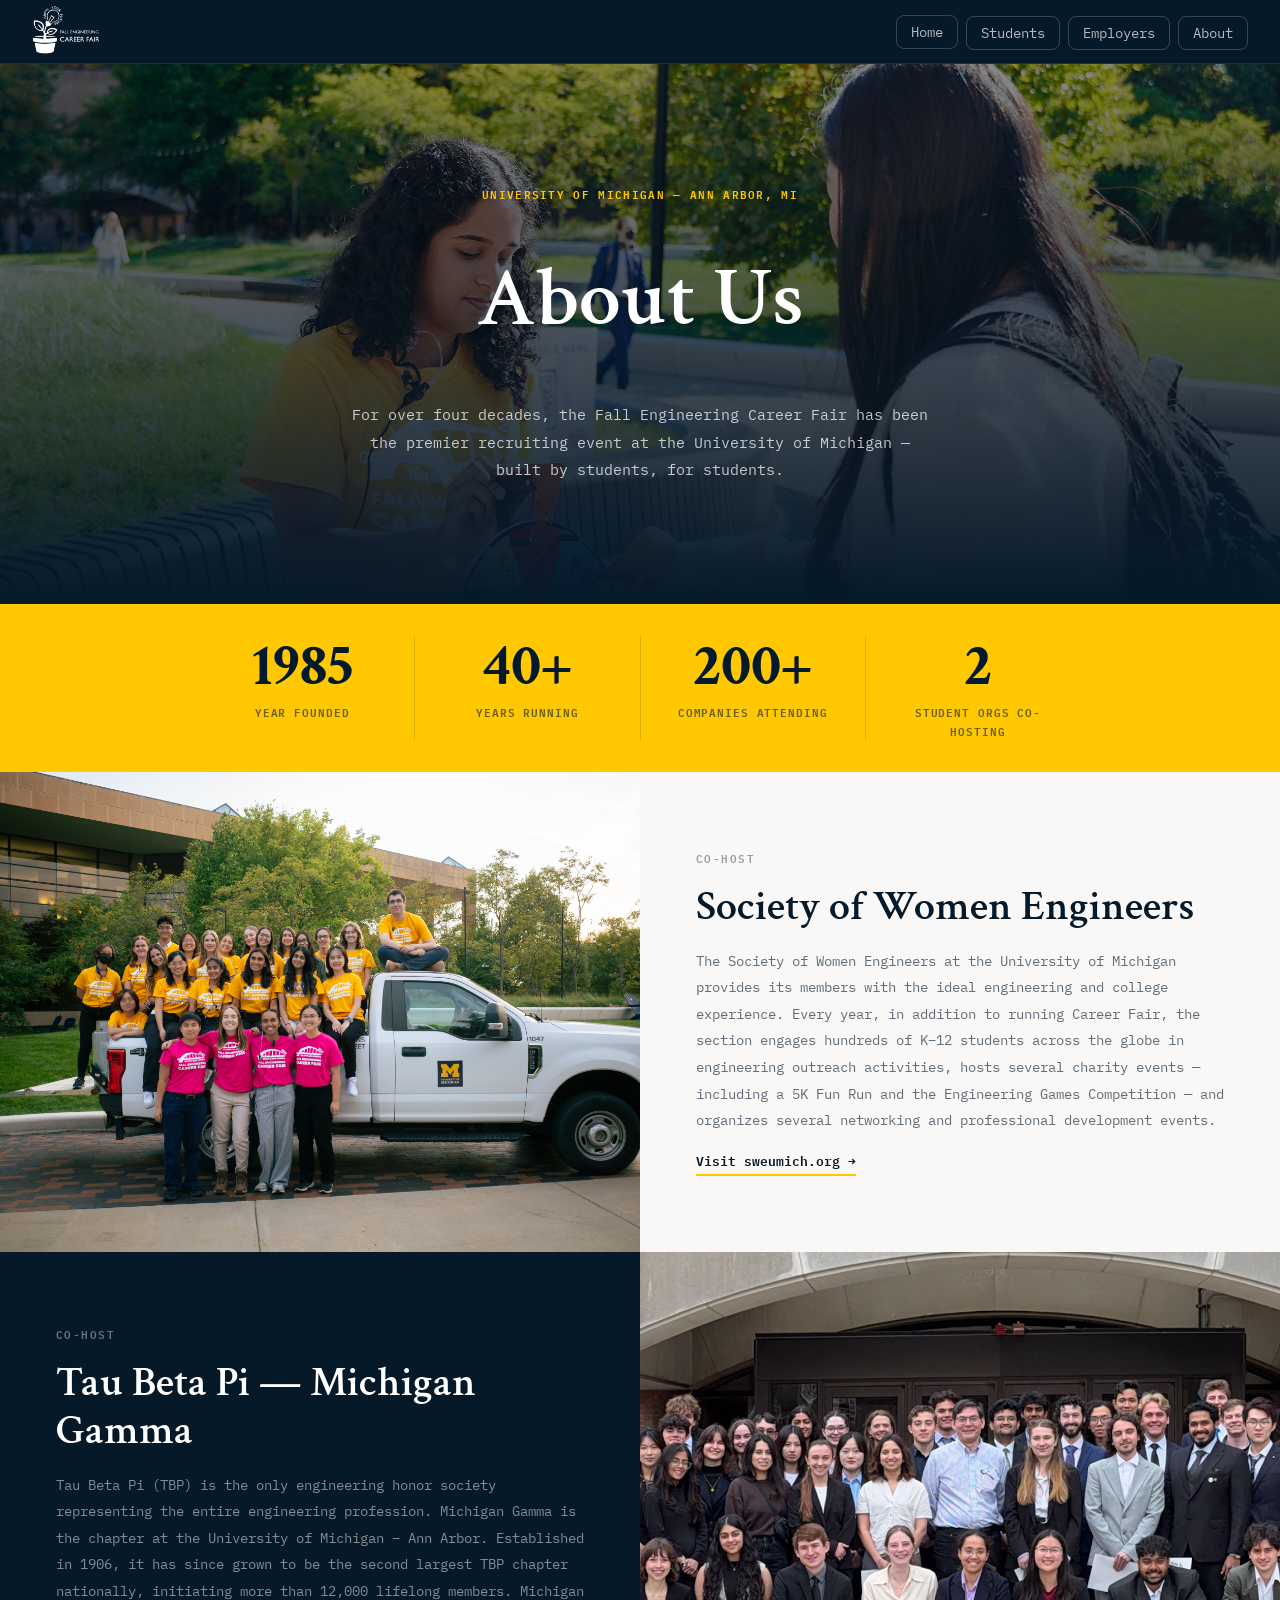
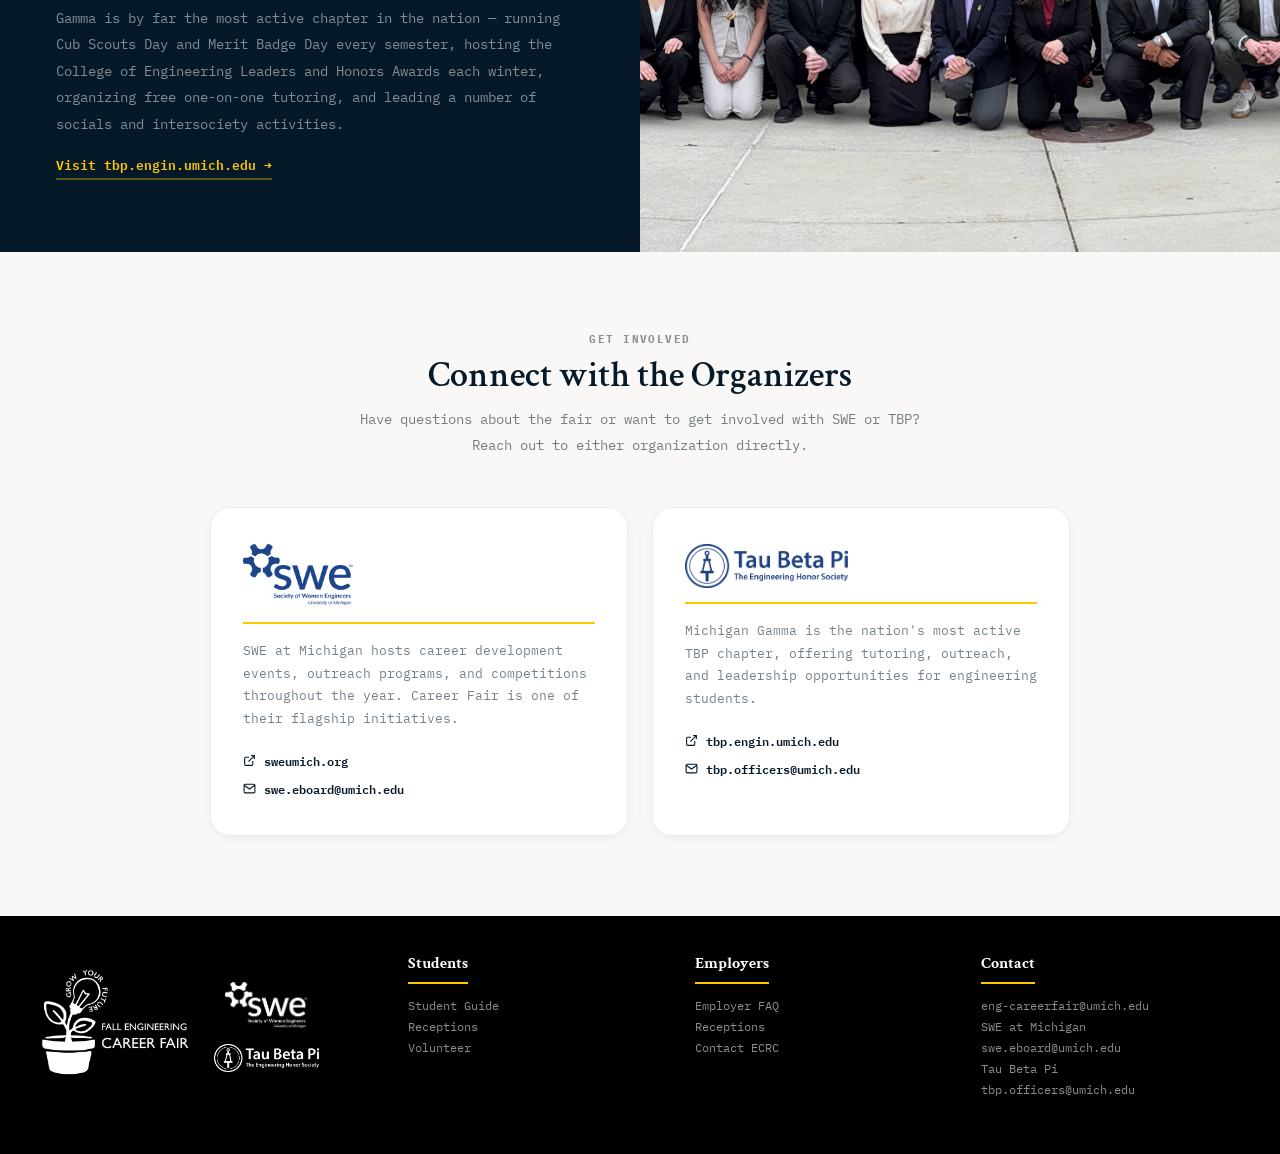
==== about-us.html @ def586ac "Initial commit" ====
<!DOCTYPE html>
<html lang="en">
<head>
  <meta charset="UTF-8">
  <meta name="viewport" content="width=device-width, initial-scale=1.0">
  <title>About Us — Fall Engineering Career Fair 2026</title>
  <link href="https://fonts.googleapis.com/css2?family=Crimson+Text:ital,wght@0,600;0,700;1,600&family=IBM+Plex+Mono:wght@400;600&display=swap" rel="stylesheet">
  <link rel="icon" type="image/png" href="img/favicon.png?v=2">
  <link rel="stylesheet" href="css/homestyle.css">
  <link rel="stylesheet" href="css/about-us.css">
</head>
<script src="js/main.js"></script>
<body>
<div class="page-shell">

<!-- NAV -->
<div id="nav-container"></div>

<!-- HERO -->
<section class="hero about-hero" aria-labelledby="about-heading">
  <div class="hero-bg" aria-hidden="true"></div>
  <div class="hero-inner">
    <p class="hero-eyebrow">UNIVERSITY OF MICHIGAN — ANN ARBOR, MI</p>
    <h1 class="hero-title" id="about-heading">About Us</h1>
    <p class="hero-sub">
      For over four decades, the Fall Engineering Career Fair has been the premier
      recruiting event at the University of Michigan — built by students, for students.
    </p>
  </div>
</section>

<!-- STATS STRIP -->
<div class="about-stats-strip" role="region" aria-label="Fair statistics">
  <div class="about-stats-inner">
    <div class="about-stat">
      <div class="about-stat-num">1985</div>
      <div class="about-stat-label">Year Founded</div>
    </div>
    <div class="about-stat">
      <div class="about-stat-num">40+</div>
      <div class="about-stat-label">Years Running</div>
    </div>
    <div class="about-stat">
      <div class="about-stat-num">200+</div>
      <div class="about-stat-label">Companies Attending</div>
    </div>
    <div class="about-stat">
      <div class="about-stat-num">2</div>
      <div class="about-stat-label">Student Orgs Co-Hosting</div>
    </div>
  </div>
</div>


<!-- SWE SECTION -->
<section class="about-org-section light" aria-labelledby="swe-heading">

  <div class="org-img">
    <img
      src="img/swe-photo.jpg"
      alt="SWE at Michigan members"
      loading="lazy"
    >
  </div>

  <div class="org-text">
    <p class="org-tag">CO-HOST</p>
    <h2 class="org-title" id="swe-heading">Society of Women Engineers</h2>
    <p class="org-desc">
      The Society of Women Engineers at the University of Michigan provides its members with
      the ideal engineering and college experience. Every year, in addition to running Career
      Fair, the section engages hundreds of K–12 students across the globe in engineering
      outreach activities, hosts several charity events — including a 5K Fun Run and the
      Engineering Games Competition — and organizes several networking and professional
      development events.
    </p>
    <a
      href="https://www.sweumich.org/"
      target="_blank"
      rel="noopener"
      class="org-link"
      aria-label="Visit the SWE at Michigan website"
    >
      Visit sweumich.org →
    </a>
  </div>

</section>

<!-- TBP SECTION -->
<section class="about-org-section dark" aria-labelledby="tbp-heading">

  <div class="org-img">
    <img
      src="img/tbp.png"
      alt="Tau Beta Pi Michigan Gamma chapter members"
      loading="lazy"
    >
  </div>

  <div class="org-text">
    <p class="org-tag">CO-HOST</p>
    <h2 class="org-title" id="tbp-heading">Tau Beta Pi — Michigan Gamma</h2>
    <p class="org-desc">
      Tau Beta Pi (TBP) is the only engineering honor society representing the entire
      engineering profession. Michigan Gamma is the chapter at the University of Michigan –
      Ann Arbor. Established in 1906, it has since grown to be the second largest TBP chapter
      nationally, initiating more than 12,000 lifelong members. Michigan Gamma is by far the
      most active chapter in the nation — running Cub Scouts Day and Merit Badge Day every
      semester, hosting the College of Engineering Leaders and Honors Awards each winter,
      organizing free one-on-one tutoring, and leading a number of socials and intersociety
      activities.
    </p>
    <a
      href="https://tbp.engin.umich.edu/"
      target="_blank"
      rel="noopener"
      class="org-link"
      aria-label="Visit the Tau Beta Pi Michigan Gamma website"
    >
      Visit tbp.engin.umich.edu →
    </a>
  </div>

</section>

<!-- CONNECT CTA -->
<section class="about-connect-section" aria-labelledby="connect-heading">
  <p class="section-tag">GET INVOLVED</p>
  <h2 class="section-title" id="connect-heading">Connect with the Organizers</h2>
  <p class="section-sub">
    Have questions about the fair or want to get involved with SWE or TBP?
    Reach out to either organization directly.
  </p>

  <div class="connect-cards">

    <div class="connect-card">
      <div class="connect-card-head">
        <img src="img/swe-logo.png" alt="Society of Women Engineers" class="connect-org-logo">
      </div>
      <p>
        SWE at Michigan hosts career development events, outreach programs, and competitions
        throughout the year. Career Fair is one of their flagship initiatives.
      </p>
      <div class="connect-card-links">
        <a href="https://www.sweumich.org/" target="_blank" rel="noopener" class="connect-card-link">
          <svg viewBox="0 0 24 24" aria-hidden="true"><path d="M18 13v6a2 2 0 0 1-2 2H5a2 2 0 0 1-2-2V8a2 2 0 0 1 2-2h6"/><polyline points="15 3 21 3 21 9"/><line x1="10" y1="14" x2="21" y2="3"/></svg>
          sweumich.org
        </a>
        <a href="mailto:swe.eboard@umich.edu" class="connect-card-link">
          <svg viewBox="0 0 24 24" aria-hidden="true"><path d="M4 4h16c1.1 0 2 .9 2 2v12c0 1.1-.9 2-2 2H4c-1.1 0-2-.9-2-2V6c0-1.1.9-2 2-2z"/><polyline points="22,6 12,13 2,6"/></svg>
          swe.eboard@umich.edu
        </a>
      </div>
    </div>

    <div class="connect-card">
      <div class="connect-card-head">
        <img src="img/tbp-logo.png" alt="Tau Beta Pi" class="connect-org-logo connect-org-logo-tbp">
      </div>
      <p>
        Michigan Gamma is the nation's most active TBP chapter, offering tutoring, outreach,
        and leadership opportunities for engineering students.
      </p>
      <div class="connect-card-links">
        <a href="https://tbp.engin.umich.edu/" target="_blank" rel="noopener" class="connect-card-link">
          <svg viewBox="0 0 24 24" aria-hidden="true"><path d="M18 13v6a2 2 0 0 1-2 2H5a2 2 0 0 1-2-2V8a2 2 0 0 1 2-2h6"/><polyline points="15 3 21 3 21 9"/><line x1="10" y1="14" x2="21" y2="3"/></svg>
          tbp.engin.umich.edu
        </a>
        <a href="mailto:tbp.officers@umich.edu" class="connect-card-link">
          <svg viewBox="0 0 24 24" aria-hidden="true"><path d="M4 4h16c1.1 0 2 .9 2 2v12c0 1.1-.9 2-2 2H4c-1.1 0-2-.9-2-2V6c0-1.1.9-2 2-2z"/><polyline points="22,6 12,13 2,6"/></svg>
          tbp.officers@umich.edu
        </a>
      </div>
    </div>

  </div>
</section>

<!-- FOOTER -->
<div id="footer-container"></div>
</div>

</body>
</html>
---- css/homestyle.css ----
/* styles.css */

*, *::before, *::after { 
    box-sizing: border-box; 
    margin: 0; 
    padding: 0; 
}

html { 
    font-size: 16px; 
}

body {
    font-family: 'IBM Plex Mono', monospace;
    background: #061929;
    color: #fff;
}

.page-shell {
    min-height: 100vh;
    display: flex;
    flex-direction: column;
}

.page-shell #footer-container {
    margin-top: auto;
}

a {
    text-decoration: none; 
    color: inherit; 
}

img { 
    display: block; 
    max-width: 100%; 
}

/* ── NAV ── */
.nav {
    position: sticky;
    top: 0;
    z-index: 100;
    background: #061929;
    border-bottom: 1px solid rgba(255,255,255,.08);
    height: 64px;
    display: flex;
    align-items: center;
    justify-content: space-between;
    padding: 0 32px;
    gap: 20px;
}

.nav-logo {
    flex-shrink: 0;
    display: flex;
    align-items: center;
}

.nav-logo img {
    height: 68px;
    width: auto;
    display: block;
}

.nav-search {
    flex: 1; 
    max-width: 480px;
    position: relative;
}
/* ── NAV DROPDOWN ── */
.nav-dropdown {
  position: relative;
}

.nav-dropdown-right .nav-dropdown-menu {
  left: 50%;
  transform: translateX(calc(-50% - 60px));
}

.nav-dropdown-right .nav-dropdown-menu::before {
  left: calc(50% + 60px);
}

.nav-links {
  display: flex;
  align-items: center;
  gap: 8px;
}

.nav-link {
  font-size: 14px;
  padding: 7px 14px;
  color: rgba(255,255,255,.7);
  cursor: pointer;
  border: 1px solid rgba(255,255,255,.2);
  border-radius: 8px;
  transition: border-color 0.2s ease, color 0.2s ease;
}

.nav-link:hover {
  color: #fff;
  border-color: rgba(255,255,255,.5);
}

.nav-search {
  flex: 1;
  max-width: 320px;
}

.nav-search .search-input {
  width: 100%;
}

.nav-dropdown-menu {
  display: none;
  position: absolute;
  top: 100%;
  left: 50%;
  transform: translateX(-50%);
  background: #fff;
  border-radius: 12px;
  padding: 8px 0;
  min-width: 260px;
  box-shadow: 0 8px 32px rgba(0, 0, 0, 0.18);
  z-index: 200;
  margin-top: 8px;
}

.nav-dropdown-menu::before {
  content: '';
  position: absolute;
  top: -6px;
  left: 50%;
  transform: translateX(-50%);
  border: 6px solid transparent;
  border-bottom-color: #fff;
  border-top: none;
}

.nav-dropdown-menu a {
  display: block;
  padding: 12px 28px;
  font-size: 14px;
  color: #04192A;
  font-family: 'IBM Plex Mono', monospace;
  transition: background 0.15s;
  text-align: center;
}

.nav-dropdown-menu a:hover {
  background: #FFF9E8;
  color: #04192A;
}

.nav-dropdown-menu a + a {
  border-top: 1px solid rgba(4, 25, 42, 0.06);
}

.nav-dropdown:hover .nav-dropdown-menu,
.nav-dropdown:focus-within .nav-dropdown-menu {
  display: block;
}

.nav-dropdown-trigger {
  cursor: pointer;
}

.nav-search svg {
    position: absolute; 
    left: 14px; 
    top: 50%; 
    transform: translateY(-50%);
    opacity: .5; 
    pointer-events: none;
}

.nav-search input {
    width: 100%;
    background: rgba(255,255,255,.08);
    border: 1px solid rgba(255,255,255,.18);
    border-radius: 30px;
    padding: 9px 18px 9px 44px;
    font-family: 'IBM Plex Mono', monospace;
    font-size: 13px; 
    color: rgba(255,255,255,.75);
    outline: none;
}

.nav-search input::placeholder { 
    color: rgba(255,255,255,.4); 
}

.nav-right { 
    display: flex; 
    align-items: center; 
    gap: 20px; 
    flex-shrink: 0; 
}

.nav-menu {
    font-size: 14px;
    padding: 10px 12px;
    color: rgba(255,255,255,.7); 
    cursor: pointer; 
}

/* ── BUTTONS ── */
.btn { 
    display: inline-flex; 
    align-items: center; 
    justify-content: center; 
    cursor: pointer; 
    font-family: 'IBM Plex Mono', monospace; 
    font-weight: 600; 
    border: none; 
}

.btn-yellow { 
    background: #FFC800; 
    color: #04192A; 
    border-radius: 30px; 
    padding: 10px 24px; 
    font-size: 13px; 
}

.btn-yellow-lg { 
    background: #FFC800; 
    color: #04192A; 
    border-radius: 30px; 
    padding: 13px 28px; 
    font-size: 14px; 
}

.btn-ghost { 
    background: transparent; 
    color: #fff; 
    border: 2px solid rgba(255,255,255,.35); 
    border-radius: 30px; 
    padding: 11px 26px; 
    font-size: 14px; 
    font-family: 'IBM Plex Mono', monospace; 
    font-weight: 600; 
    cursor: pointer; 
}

.btn-yellow-timeline {
  display: inline-flex;
  align-items: center;
  justify-content: center;
  margin-top: 20px;
  padding: 10px 20px;
  background: #FFC800;
  color: #04192A;
  border: none;
  border-radius: 30px;
  font-family: 'IBM Plex Mono', monospace;
  font-size: 12px;
  font-weight: 600;
  line-height: 1;
  text-decoration: none;
  cursor: pointer;
  box-shadow: 0 4px 10px rgba(4, 25, 42, 0.1);
  transition: transform 0.2s ease, box-shadow 0.2s ease;
}

.btn-yellow-timeline:hover {
  transform: translateY(-2px);
  box-shadow: 0 7px 14px rgba(4, 25, 42, 0.16);
}

/* ── SEARCH BAR ── */
.search-container {
    display: flex;
    align-items: center;
    position: relative;
    font-family: system-ui, -apple-system, sans-serif;
}

.search-input {
    width: 320px;
    padding: 10px 40px 10px 16px;
    font-size: 14px;
    border: 1px solid rgba(4, 25, 42, 0.15);
    border-radius: 20px;
    background-color: #ffffff;
    color: #04192A;
    transition: all 0.25s ease;
}

.search-input:focus {
    outline: none;
    border-color: #04192A;
    box-shadow: 0 0 0 3px rgba(4, 25, 42, 0.08);
}

.search-icon-btn {
    position: absolute;
    right: 12px;
    background: none;
    border: none;
    padding: 0;
    cursor: pointer;
    display: flex;
    align-items: center;
    justify-content: center;
}

.search-icon-btn svg {
    width: 18px;
    height: 18px;
    fill: none;
    stroke: #04192A;
    stroke-width: 2.5;
    stroke-linecap: round;
    stroke-linejoin: round;
}

/* ── HERO ── */
.hero {
    position: relative;
    background-image: url('../img/homepage_back2.JPG');
    background-size: cover; 
    background-position: center; 
    background-repeat: no-repeat; 
    padding: 64px 40px 0;
    overflow: hidden;
    min-height: 520px;
}
#nav-container {
  position: sticky;
  top: 0;
  z-index: 1000;
}

#nav-container .nav {
  position: relative;
  top: auto;
  z-index: 1000;
}

.hero-bg {
    position: absolute; 
    inset: 0;
    background: linear-gradient(180deg, rgba(0,0,0,.45) 0%, #061929 100%);
    pointer-events: none;
}

.hero-inner {
    position: relative; 
    z-index: 1;
    display: grid;
    grid-template-columns: 1fr auto;
    gap: 40px;
    align-items: start;
    max-width: 1200px;
    margin: 0 auto;
}

.hero-eyebrow {
    font-size: 11px; 
    font-weight: 600; 
    letter-spacing: .12em;
    color: #FFC800; 
    margin-bottom: 14px;
}

.hero-title {
    font-family: 'Crimson Text', serif;
    font-size: clamp(52px, 6vw, 90px);
    font-weight: 600; 
    line-height: 1;
    margin-bottom: 10px;
}

.hero-title .yellow-bg {
    display: inline-block; 
    background: #FFC800; 
    color: #04192A;
    padding: 0 8px;
}

.hero-hosted {
    font-family: 'Crimson Text', serif;
    font-size: 18px; 
    font-weight: 600;
    color: rgba(255,255,255,.75);
    margin-bottom: 28px;
}

.hero-pills {
    display: flex; 
    flex-wrap: wrap; 
    gap: 10px;
    margin-bottom: 32px;
}

.pill {
    display: inline-flex; 
    align-items: center; 
    gap: 7px;
    background: rgba(255,255,255,.07);
    border: 1px solid rgba(255,255,255,.2);
    border-radius: 30px;
    padding: 7px 16px;
    font-size: 12px; 
    color: rgba(255,255,255,.8);
}

.pill svg { 
    flex-shrink: 0; 
}

.hero-btns { 
    display: flex; 
    gap: 12px; 
    flex-wrap: wrap; 
}

.hero-stats {
    display: flex; 
    flex-direction: column; 
    gap: 20px;
    padding-top: 4px; 
    text-align: right;
    flex-shrink: 0;
}

/* ── TIMELINE ── */
.timeline-section {
    background: #FAF8F6;
}

.timeline-section p {
    text-align: center;
    width: 100%;
}

.timeline-section .section-title {
    font-size: 28px;
    text-align: center;
    width: 100%;
    color: #04192A;
}

.tl-wrap {
    display: grid;
    grid-template-columns: 1fr 40px 1fr;
    gap: 0;
    position: relative;
}

.tl-line {
    grid-column: 2;
    grid-row: 1 / -1;
    display: flex;
    flex-direction: column;
    align-items: center;
    padding-top: 24px;
}

.tl-line-inner {
    width: 3px;
    flex: 1;
    background: linear-gradient(to bottom, #FFC800 0%, rgba(255,200,0,.2) 100%);
    border-radius: 2px;
}

.tl-col {
    display: flex;
    flex-direction: column;
    gap: 20px;
    padding-bottom: 20px;
}

.tl-col-left {
    grid-column: 1;
    align-items: flex-end;
    padding-right: 28px;
}

.tl-col-right {
    grid-column: 3;
    align-items: flex-start;
    padding-left: 28px;
}

.tl-item {
    background: #fff;
    border: 1px solid rgba(0,0,0,.1);
    border-radius: 16px;
    padding: 18px 24px;
    box-shadow: 0 4px 12px rgba(0,0,0,.06);
    width: 100%;
    position: relative;
}

.tl-item.featured {
    border-color: #FFC800;
    border-width: 2px;
}

.tl-dot {
    width: 14px;
    height: 14px;
    background: #FFC800;
    border-radius: 50%;
    margin-top: 30px;
    flex-shrink: 0;
    position: relative;
    z-index: 1;
}

.stat-num {
    font-family: 'Crimson Text', serif;
    font-size: clamp(44px, 4vw, 64px);
    color: #FFC800; 
    line-height: 1;
}

.stat-label { 
    font-size: 12px; 
    color: rgba(255,255,255,.55); 
    margin-top: 2px; 
}

/* ── TICKER ── */
.ticker {
    background: #FFC800;
    padding: 11px 0;
    overflow: hidden; 
    white-space: nowrap;
}

.ticker-track {
    display: inline-flex; 
    gap: 40px;
    animation: tick 50s linear infinite;
}

.ticker-track img {
    height: auto;
    max-height: 20px;   
    max-width: 130px;   
    object-fit: contain; 
    display: block;
    flex-shrink: 0;
    filter: grayscale(0) opacity(1);
    transition: filter 0.2s ease, opacity 0.2s ease;
}

.ticker-track span { 
    font-size: 13px; 
    font-weight: 600; 
    color: #061929; 
}

.ticker-track .dot { 
    opacity: .35; 
}

@keyframes tick {
    0% { transform: translateX(0); }
    100% { transform: translateX(-50%); }
}

@media (prefers-reduced-motion: reduce) {
    .ticker-track {
        animation: none;
    }
}

/* ── SECTION HELPERS ── */
.section { 
    padding: 72px 40px; 
}

.section-tag {
    font-size: 11px; 
    font-weight: 600; 
    letter-spacing: .13em;
    color: rgba(0,0,0,.4); 
    margin-bottom: 10px;
}

.section-tag-light { 
    color: rgba(255,255,255,.4); 
}

.section-title {
    font-family: 'Crimson Text', serif;
    font-size: clamp(36px, 4vw, 56px);
    font-weight: 600; 
    line-height: 1.1;
    margin-bottom: 36px;
}


/* ── CONNECTING / ABOUT ── */
.connecting {
    background: #061929;
    display: grid;
    grid-template-columns: 1fr 1fr;
    gap: 0;
}

.connecting-img-container {
    background: #061929;
    min-height: 400px;
    padding: 12px 40px;
    display: flex;
    align-items: center;
}

.connecting-img {
    width: 80%;
    max-height: 340px;
    object-fit: cover;
    border-radius: 16px;
    display: block;
    margin: 0 auto;
}

.connecting-text { 
    padding: 70px 56px; 
}

.connecting-text-company { 
    padding-top: 0px; 
    padding-bottom: 10px; 
    color: rgba(0,0,0,.4); 
    font-size: 13px;
    margin-bottom: 25px;
}

.connecting-text .section-title { 
    color: #fff; 
}

.connecting-text p { 
    font-size: 14px; 
    line-height: 1.85; 
    color: #848C93; 
    margin-bottom: 32px; 
}

/* ── RESOURCES ── */
.resources {
    background: #FCF7F3;
    padding: 60px 20px;
}

.resources .section-tag {
    text-align: center;
    width: 100%;
    color: rgba(4, 25, 42, 0.6);
    font-weight: 700;
    letter-spacing: 0.05em;
    margin-bottom: 4px;
}

.res-icon {
    width: 48px;
    height: 48px;
    background: #F0EBE3;
    border-radius: 10px;
    display: flex;
    align-items: center;
    justify-content: center;
}

.res-icon img {
    width: 40px;
    height: 40px;
    border-radius: 10px;
}

.res-icon svg {
    width: 24px;
    height: 24px;
    stroke: #04192A;
    fill: none;
    stroke-width: 1.6;
}

.company-card h3 {
    font-size: 15px;
    font-weight: 600;
    color: #04192A;
    line-height: 1.4;
}

.company-card p {
    font-size: 13px;
    color: rgba(0,0,0,.5);
    line-height: 1.75;
}

/* ── COMPANY GRID & CARDS ── */
.company-grid {
    display: grid;
    grid-template-columns: 1fr;
    gap: 20px;
    max-width: 1200px;
    margin: 0 auto 24px;
    text-align: left;
}

.company-card {
    background: #fff;
    border: 1px solid rgba(0,0,0,.1);
    border-radius: 20px;
    padding: 28px 28px 32px;
    display: flex;
    flex-direction: column;
    gap: 12px;
    box-shadow: 0 4px 12px rgba(0,0,0,.04);
    transition: transform 0.2s ease, box-shadow 0.2s ease;
}

.company-card:hover {
    transform: translateY(-4px);
    box-shadow: 0 12px 20px rgba(4, 25, 42, 0.05);
}

/* ── COMPANIES SHOWCASE ── */
.companies-showcase {
    background: #FAF8F6;
    padding: 48px 40px 56px;
    text-align: center;
}

.companies-showcase-label {
    font-size: 11px;
    letter-spacing: 0.13em;
    color: rgba(0, 0, 0, 0.4);
    text-transform: uppercase;
    margin-bottom: 28px;
}

.companies-logo-grid {
    list-style: none;
    margin: 0 auto;
    padding: 0;
    max-width: 1120px;
    display: flex;
    flex-wrap: wrap;
    align-items: center;
    justify-content: center;
    gap: 36px 48px;
}

.companies-logo-grid img {
    max-height: 52px;
    max-width: 140px;
    object-fit: contain;
}

/* ── TIMELINE ── */

.timeline-section {
  background: #FAF8F6;
}

.timeline-section .section-title,
.timeline-section .section-tag {
  text-align: center;
  width: 100%;
  color: #04192A;
}

.timeline {
  position: relative;
  max-width: 1100px;
  margin: 60px auto 0;
  padding: 20px 0;
}

.timeline::before {
  content: "";
  position: absolute;
  width: 3px;
  background: rgba(255, 200, 0, 0.2);
  top: 0;
  bottom: 0;
  left: 50%;
  transform: translateX(-50%);
}

.timeline-item {
  position: relative;
  width: 50%;
  padding: 0 38px;
  margin-bottom: -8px;
}

.timeline-item.left {
  left: 0;
}

.timeline-item.right {
  left: 50%;
}

.timeline-item::before {
  content: "";
  position: absolute;
  top: 30px;
  width: 14px;
  height: 14px;
  background: #FFC800;
  border-radius: 50%;
  z-index: 2;
}

.timeline-item.left::before {
  right: -7px;
}

.timeline-item.right::before {
  left: -7px;
}

.timeline-content {
  background: #fff;
  border-radius: 22px;
  padding: 22px 26px;
  border: 1px solid rgba(0,0,0,.08);
  box-shadow: 0 4px 16px rgba(0,0,0,.05);
  transition: 0.25s ease;
}

.timeline-item.current .timeline-content {
  border: 2px solid #FFC800;
  background: #FFF9E8;
}

.timeline-item.upcoming .timeline-content {
  border: 2px solid rgba(255,200,0,.35);
  background: #FFFDF7;
}

/* glowing active connector */
.timeline-item.current::after,
.timeline-item.upcoming::after {
  content: "";
  position: absolute;
  top: 36px;
  height: 3px;
  background: #FFC800;
  z-index: 1;
}
/* left cards */
.timeline-item.left.current::after,
.timeline-item.left.upcoming::after {
  right: 0;
  width: 38px;
}
/* right cards */
.timeline-item.right.current::after,
.timeline-item.right.upcoming::after {
  left: 0;
  width: 38px;
}

.tl-date {
  font-size: 16px;
  font-weight: 700;
  color: #04192A;
  margin-bottom: 8px;
}

.tl-date-note {
  font-size: 11px;
  color: rgba(0,0,0,.4);
  margin-bottom: 6px;
}

.tl-event {
  font-size: 13px;
  line-height: 1.7;
  color: rgba(0,0,0,.58);
}

@media (max-width: 900px) {

  .timeline::before {
    left: 24px;
  }

  .timeline-item {
    width: 100%;
    left: 0 !important;
    padding-left: 70px;
    padding-right: 20px;
    margin-bottom: 18px;
  }

  .timeline-item::before {
    left: 17px !important;
  }

}

/* ── ATTENDEES ── */
.attendees {
    text-align: center;
    width: 100%;
    background: #FAF8F6;
    color: #04192A;
    padding: 72px 40px;
}

.attendees .section-title {
    font-size: 28px;
    text-align: center;
    width: 100%;
    color: #04192A;
}

.attendees .section-tag {
    color: rgba(4, 25, 42, 0.5);
}

.companies-header p {
    color: rgba(4, 25, 42, 0.7);
    max-width: 650px;
    margin: 0 auto 20px;
    font-size: 14px;
    line-height: 1.85;
}

/* company search controls row */
.attendees .nav-right {
    justify-content: center;
    margin-bottom: 40px;
}

/* filter select wrappers */
#time-filter-wrap {
    max-width: 180px;
    flex: 1;
    position: relative;
}

#job-type-filter-wrap {
    max-width: 200px;
    flex: 1;
    position: relative;
}

/* filter selects */
#time-filter,
#job-type-filter {
    width: 100%;
    background: rgba(4, 25, 42, 0.05);
    border: 1px solid rgba(4, 25, 42, 0.15);
    border-radius: 30px;
    padding: 10px 18px;
    font-family: 'IBM Plex Mono', monospace;
    font-size: 13px;
    color: #04192A;
    outline: none;
    cursor: pointer;
    appearance: none;
}

#time-filter option,
#job-type-filter option {
    background: #ffffff;
    color: #04192A;
}

#time-filter option:first-child,
#job-type-filter option:first-child {
    background: #FAF8F6;
}

/* company count label */
#company-count {
    text-align: center;
    margin-bottom: 32px;
    text-transform: uppercase;
    letter-spacing: 0.05em;
    font-size: 12px;
    color: rgba(4, 25, 42, 0.6);
    font-weight: 600;
}

/* load more button wrapper */
#sticky-btn-wrapper {
    position: static;
    z-index: 100;
    padding: 12px 0;
    transition: all 0.3s ease;
}

#sticky-btn-wrapper.is-sticky {
    position: fixed;
    bottom: 28px;
    left: 50%;
    transform: translateX(-50%);
    z-index: 500;
    padding: 0;
}

#sticky-btn-wrapper.is-sticky #load-more-btn {
    box-shadow: 0 6px 24px rgba(0, 0, 0, 0.35);
}

/* load more button — light-bg variant of .btn-ghost */
#load-more-btn {
    color: #04192A;
    background: #FAF8F6;
    border: 2px solid rgba(4, 25, 42, 0.35);
    min-width: 200px;
    box-shadow: none;
    transition: all 0.2s ease;
}

.attendees-logos {
    background: #fff;
    border: 1px solid rgba(0,0,0,.08);
    border-radius: 16px;
    min-height: 160px;
    display: flex;
    align-items: center;
    justify-content: center;
    color: rgba(0,0,0,.2);
    font-size: 13px;
    letter-spacing: .05em;
}

.thankyou {
    text-align: center;
    padding: 32px 40px;
    background: transparent;
    font-size: 15px;
    font-weight: 600;
    color: rgba(4, 25, 42, 0.5);
}

/* ── FOOTER ── */
footer {
    background: #000;
    padding: 36px 40px 24px;
    color: #fff;
}

.footer-grid {
    display: grid;
    grid-template-columns: 340px 1fr 1fr 1fr;
    gap: 28px;
    margin-bottom: 28px;
}

.footer-logo-group {
    display: flex;
    align-items: center;
    gap: 24px;
}

.footer-main-logo {
    display: flex;
    align-items: center;
    flex-shrink: 0;
}

.footer-main-logo img {
    width: 150px;
    height: auto;
}

.footer-partner-stack {
    display: flex;
    flex-direction: column;
    justify-content: center;
    gap: 14px;
}

.footer-partner-logo {
    display: flex;
    align-items: center;
}

.footer-partner-logo img {
    width: 105px;
    height: auto;
    max-height: 48px;
    object-fit: contain;
}

.footer-partner-logo:hover {
    opacity: 0.8;
}

@media (max-width: 600px) {
    .footer-logo-group {
        gap: 16px;
    }

    .footer-main-logo img {
        width: 125px;
    }

    .footer-partner-logo img {
        width: 88px;
    }
}

/* .footer-brand-logo {
    width: 54px;
    height: 54px;
    background: #FFC800;
    border-radius: 6px;
    display: flex;
    align-items: center;
    justify-content: center;
    font-size: 11px;
    font-weight: 600;
    color: #061929;
    line-height: 1.3;
    text-align: center;
    margin-bottom: 16px;
}

.footer-brand .nav-logo img {
    height: 100px;
}

.footer-brand p {
    font-size: 12px;
    line-height: 1.75;
    color: rgba(255,255,255,.4);
    margin-bottom: 16px;
}

.footer-contact a {
    display: block;
    font-size: 12px;
    color: rgba(255,255,255,.5);
    margin-bottom: 5px;
}
.footer-contact img {
    margin-top: 20px;
}

@media (max-width: 600px) {
    .footer-contact {
        display: flex;
        flex-direction: row;
        align-items: center;
        gap: 24px;
    }
    .footer-contact img {
        margin-top: 8px;
    }
}


.footer-contact a:hover {
    color: #FFC800;
} */

.footer-col-head {
    font-family: 'Crimson Text', serif;
    font-size: 16px;
    font-weight: 700;
    color: #fff;
    margin-bottom: 14px;
    padding-bottom: 8px;
    border-bottom: 2px solid #FFC800;
    display: inline-block;
}
html {
  scroll-behavior: smooth;
}

.footer-links {
    display: flex;
    flex-direction: column;
    gap: 6px;
}

.footer-links a {
    font-size: 12px;
    color: rgba(255,255,255,.55);
}

.footer-links a:hover {
    color: rgba(255,255,255,.9);
}

.footer-bottom {
    border-top: 1px solid rgba(255,255,255,.08);
    padding-top: 16px;
    display: flex;
    justify-content: space-between;
    align-items: center;
    flex-wrap: wrap;
    gap: 8px;
    font-size: 11px;
    color: rgba(255,255,255,.3);
}

/* ── RESPONSIVE ── */
@media (min-width: 768px) {
    .company-grid {
        grid-template-columns: repeat(3, 1fr);
    }
}

@media (max-width: 900px) {
    .nav { padding: 0 20px; }
    .nav .nav-search { display: none; }
    .hero { padding: 48px 20px 0; }
    .hero-inner { grid-template-columns: 1fr; }
    .hero-stats {
        flex-direction: row;
        flex-wrap: wrap;
        justify-content: flex-start;
        text-align: left;
    }
    .connecting { grid-template-columns: 1fr; }
    .connecting-img-container { min-height: unset; position: static; padding: 20px 20px 0; }
    .connecting-img { position: static; height: auto; max-height: 360px; width: 100%; object-fit: cover; border-radius: 16px; }
    .connecting-text { padding: 28px 24px 40px; }
    .section { padding: 48px 20px; }
    .company-grid { grid-template-columns: 1fr; }
    .tl-wrap { grid-template-columns: 1fr; }
    .tl-col-left, .tl-col-right {
        grid-column: 1;
        padding: 0;
        align-items: flex-start;
    }
    .tl-line { display: none; }
    .footer-grid { grid-template-columns: 1fr 1fr; gap: 16px; }
    .footer-grid > div:first-child { grid-column: 1 / -1; }
    footer { padding: 24px 20px 16px; }
}

@media (max-width: 768px) {
    /* Collapse nav search bar only — not the company search */
    .nav .search-input {
        width: 0;
        padding: 0;
        border-color: transparent;
        background: transparent;
        pointer-events: none;
    }

    .nav .search-container {
        justify-content: center;
        width: 40px;
        height: 40px;
    }

    .nav .search-icon-btn {
        position: static;
        padding: 10px;
        border-radius: 50%;
        transition: background-color 0.2s ease;
    }

    .nav .search-icon-btn:hover {
        background-color: rgba(4, 25, 42, 0.05);
    }

    /* Attendees search + filter: stack vertically, full width */
    .attendees .nav-right {
        flex-direction: column;
        align-items: stretch;
        gap: 12px;
        padding: 0 4px;
    }

    .attendees .search-container {
        width: 100%;
    }

    .attendees .search-input {
        width: 100%;
    }

    #time-filter-wrap,
    #job-type-filter-wrap {
        max-width: 100%;
    }
}

@media (max-width: 600px) {
    .hero-title { font-size: 44px; }
    .footer-grid { grid-template-columns: 1fr 1fr; gap: 12px; }
    .footer-grid > div:first-child { grid-column: 1 / -1; }
    .footer-grid > div:last-child { grid-column: 1 / -1; }
    .footer-brand .nav-logo img { height: 64px; }
}

/* ── NAV SEARCH RESULTS DROPDOWN ── */
.nav-search {
  position: relative;
}

.nav-search-results {
  display: none;
  position: absolute;
  top: calc(100% + 8px);
  left: 0;
  right: 0;
  min-width: 300px;
  background: #fff;
  border-radius: 12px;
  box-shadow: 0 8px 32px rgba(0, 0, 0, 0.18);
  z-index: 400;
  overflow: hidden;
}

.nav-search-results.is-visible {
  display: block;
}

.nav-search-result {
  display: block;
  padding: 11px 16px;
  text-decoration: none;
  color: #04192A;
  border-bottom: 1px solid rgba(4, 25, 42, 0.06);
  transition: background 0.15s;
}

.nav-search-result:last-child {
  border-bottom: none;
}

.nav-search-result:hover {
  background: #FFF9E8;
}

.nav-search-result-title {
  font-size: 13px;
  font-weight: 600;
  color: #04192A;
  margin-bottom: 2px;
  font-family: 'IBM Plex Mono', monospace;
}

.nav-search-result-desc {
  font-size: 11px;
  color: rgba(4, 25, 42, 0.5);
  font-family: 'IBM Plex Mono', monospace;
}

.nav-search-no-results {
  padding: 14px 16px;
  font-size: 13px;
  color: rgba(4, 25, 42, 0.45);
  font-family: 'IBM Plex Mono', monospace;
}

/* ── HAMBURGER / MOBILE NAV ── */
.nav-hamburger {
    display: none;
    flex-direction: column;
    justify-content: center;
    gap: 5px;
    background: none;
    border: none;
    cursor: pointer;
    padding: 8px;
    flex-shrink: 0;
}

.nav-hamburger span {
    display: block;
    width: 22px;
    height: 2px;
    background: rgba(255,255,255,.85);
    border-radius: 2px;
    transition: transform 0.25s ease, opacity 0.25s ease;
}

.nav-mobile-cta {
    display: none;
}

/* Hamburger → X when open */
.nav.is-open .nav-hamburger span:nth-child(1) {
    transform: translateY(7px) rotate(45deg);
}
.nav.is-open .nav-hamburger span:nth-child(2) {
    opacity: 0;
    transform: scaleX(0);
}
.nav.is-open .nav-hamburger span:nth-child(3) {
    transform: translateY(-7px) rotate(-45deg);
}

@media (max-width: 768px) {
    .nav-hamburger {
        display: flex;
    }

    .nav .nav-search {
        display: none;
    }

    .nav > .nav-right {
        display: none;
    }

    /* Mobile nav panel — hidden by default, shown when .is-open */
    .nav-links {
        display: none;
        position: absolute;
        top: 64px;
        left: 0;
        right: 0;
        flex-direction: column;
        align-items: stretch;
        background: #061929;
        border-bottom: 1px solid rgba(255,255,255,.1);
        padding: 8px 0 20px;
        z-index: 99;
        gap: 0;
    }

    .nav.is-open .nav-links {
        display: flex;
    }

    .nav-links .nav-link {
        padding: 16px 24px;
        font-size: 17px;
        color: #FFC800;
        font-weight: 600;
        border-bottom: none;
    }

    /* One clean divider between each top-level section */
    .nav.is-open .nav-links > * + * {
        border-top: 1px solid rgba(255,255,255,.1);
    }

    /* Chevron indicator on dropdown triggers */
    .nav-links .nav-dropdown-trigger {
        display: flex;
        justify-content: space-between;
        align-items: center;
    }

    .nav-links .nav-dropdown-trigger::after {
        content: '';
        display: inline-block;
        width: 8px;
        height: 8px;
        border-right: 2px solid #FFC800;
        border-bottom: 2px solid #FFC800;
        transform: rotate(45deg);
        transition: transform 0.25s ease;
        flex-shrink: 0;
        margin-right: 4px;
    }

    .nav-dropdown.is-open .nav-dropdown-trigger::after {
        transform: rotate(-135deg);
    }

    /* Sub-menus hidden by default — shown only when .is-open on parent */
    .nav.is-open .nav-dropdown-menu {
        display: none;
    }

    .nav.is-open .nav-dropdown.is-open .nav-dropdown-menu {
        display: block;
        position: static;
        transform: none;
        box-shadow: none;
        border-radius: 0;
        background: rgba(255,255,255,.03);
        min-width: unset;
        padding: 6px 0 10px;
        margin-top: 0;
    }

    .nav.is-open .nav-dropdown-menu::before {
        display: none;
    }

    .nav.is-open .nav-dropdown.is-open .nav-dropdown-menu a {
        color: #fff;
        font-weight: 400;
        text-align: left;
        padding: 11px 40px;
        font-size: 15px;
        border-bottom: none;
    }

    .nav.is-open .nav-dropdown.is-open .nav-dropdown-menu a:hover {
        background: rgba(255,255,255,.06);
        color: rgba(255,255,255,.75);
    }

    /* Mobile Register button */
    .nav-mobile-cta {
        display: block;
        padding: 16px 24px 4px;
        border-top: 1px solid rgba(255,255,255,.08);
        margin-top: 8px;
    }
}
---- css/about-us.css ----
/* about-us.css
   Page-specific styles for about-us.html
   Shared base styles live in homestyle.css.
*/

/* ── HERO ── */
.about-hero {
  background-image: url('../img/about.JPG') !important;
  background-size: cover !important;
  background-position: center 30% !important;
  min-height: 540px !important;
  padding: 80px 40px !important;
  display: flex !important;
  align-items: center !important;
  justify-content: center !important;
  text-align: center !important;
}

.about-hero .hero-inner {
  display: flex !important;
  flex-direction: column !important;
  align-items: center !important;
  grid-template-columns: unset !important;
  max-width: 700px;
  width: 100%;
  position: relative;
  z-index: 1;
}

.about-hero .hero-title {
  font-size: clamp(48px, 7vw, 84px) !important;
  margin-bottom: 20px;
  text-align: center;
}

.about-hero .hero-sub {
  font-size: 15px;
  line-height: 1.85;
  color: rgba(255, 255, 255, 0.75);
  max-width: 580px;
  margin-bottom: 0;
  text-align: center;
}

/* ── STATS STRIP ── */
.about-stats-strip {
  background: #FFC800;
  padding: 32px 40px;
}

.about-stats-inner {
  display: flex;
  justify-content: center;
  gap: 0;
  max-width: 900px;
  margin: 0 auto;
}

.about-stat {
  flex: 1;
  text-align: center;
  padding: 0 32px;
  border-right: 1px solid rgba(4, 25, 42, 0.15);
}

.about-stat:last-child {
  border-right: none;
}

.about-stat-num {
  font-family: 'Crimson Text', serif;
  font-size: clamp(40px, 5vw, 60px);
  font-weight: 700;
  color: #04192A;
  line-height: 1;
  margin-bottom: 6px;
}

.about-stat-label {
  font-size: 11px;
  font-weight: 600;
  color: rgba(4, 25, 42, 0.6);
  letter-spacing: 0.08em;
  text-transform: uppercase;
}

/* ── ABOUT THE FAIR ── */
.about-fair-section {
  background: #061929;
  color: #fff;
  display: grid;
  grid-template-columns: 1fr 1fr;
}

.about-fair-text {
  padding: 80px 56px;
  display: flex;
  flex-direction: column;
  justify-content: center;
}

.about-fair-text .section-tag {
  color: rgba(255, 255, 255, 0.4);
  font-weight: 700;
  letter-spacing: 0.13em;
  margin-bottom: 12px;
}

.about-fair-text .section-title {
  color: #fff;
  font-size: clamp(32px, 4vw, 48px);
  margin-bottom: 24px;
}

.about-fair-text p {
  font-size: 14px;
  line-height: 1.9;
  color: #848C93;
  margin-bottom: 18px;
}

.about-fair-text p:last-of-type {
  margin-bottom: 0;
}

.about-fair-img {
  position: relative;
  overflow: hidden;
  min-height: 440px;
}

.about-fair-img img {
  width: 100%;
  height: 100%;
  object-fit: cover;
  display: block;
}

/* ── ORG SECTIONS (SWE + TBP) ── */
.about-org-section {
  display: grid;
  grid-template-columns: 1fr 1fr;
  min-height: 480px;
}

.about-org-section.light {
  background: #FAF8F6;
  color: #04192A;
}

.about-org-section.dark {
  background: #061929;
  color: #fff;
  direction: rtl;
}

.about-org-section.dark > * {
  direction: ltr;
}

.org-img {
  overflow: hidden;
  min-height: 400px;
}

.org-img img {
  width: 100%;
  height: 100%;
  object-fit: cover;
  display: block;
}

.org-text {
  padding: 72px 56px;
  display: flex;
  flex-direction: column;
  justify-content: center;
  gap: 16px;
}

.org-tag {
  font-size: 11px;
  font-weight: 600;
  letter-spacing: 0.13em;
  text-transform: uppercase;
  color: rgba(4, 25, 42, 0.4);
  margin-bottom: 0;
}

.about-org-section.dark .org-tag {
  color: rgba(255, 255, 255, 0.4);
}

.org-title {
  font-family: 'Crimson Text', serif;
  font-size: clamp(28px, 3.5vw, 42px);
  font-weight: 600;
  color: #04192A;
  line-height: 1.15;
  margin: 0;
}

.about-org-section.dark .org-title {
  color: #fff;
}

.org-desc {
  font-size: 14px;
  line-height: 1.9;
  color: rgba(4, 25, 42, 0.62);
  margin: 0;
}

.about-org-section.dark .org-desc {
  color: #848C93;
}

.org-link {
  display: inline-flex;
  align-items: center;
  gap: 6px;
  font-size: 13px;
  font-weight: 600;
  color: #04192A;
  border-bottom: 2px solid #FFC800;
  text-decoration: none;
  padding-bottom: 2px;
  width: fit-content;
  transition: opacity 0.2s;
}

.about-org-section.dark .org-link {
  color: #FFC800;
  border-bottom-color: rgba(255, 200, 0, 0.35);
}

.org-link:hover {
  opacity: 0.7;
}

/* ── CONNECT CTA ── */
.about-connect-section {
  background: #FAF8F6;
  color: #04192A;
  padding: 80px 40px;
  text-align: center;
}

.about-connect-section .section-tag {
  color: rgba(4, 25, 42, 0.45);
  font-weight: 700;
  letter-spacing: 0.13em;
  display: block;
  margin-bottom: 10px;
}

.about-connect-section .section-title {
  color: #04192A;
  font-size: 36px;
  margin-bottom: 12px;
}

.about-connect-section .section-sub {
  font-size: 14px;
  line-height: 1.85;
  color: rgba(4, 25, 42, 0.55);
  max-width: 580px;
  margin: 0 auto 48px;
}

.connect-cards {
  display: grid;
  grid-template-columns: 1fr 1fr;
  gap: 24px;
  max-width: 860px;
  margin: 0 auto;
}

.connect-card {
  background: #fff;
  border: 1px solid rgba(4, 25, 42, 0.08);
  border-radius: 20px;
  padding: 36px 32px;
  text-align: left;
  box-shadow: 0 4px 12px rgba(0,0,0,0.04);
  transition: transform 0.2s ease, box-shadow 0.2s ease;
}

.connect-card:hover {
  transform: translateY(-4px);
  box-shadow: 0 12px 24px rgba(4, 25, 42, 0.08);
}

.connect-org-logo {
  height: 64px;
  width: auto;
  display: block;
}

.connect-org-logo-tbp {
  height: 44px;
}

.connect-card-head {
  display: flex;
  align-items: center;
  gap: 12px;
  margin-bottom: 16px;
  padding-bottom: 14px;
  border-bottom: 2px solid #FFC800;
}

.connect-card-logo {
  width: 40px;
  height: 40px;
  background: #04192A;
  border-radius: 10px;
  display: flex;
  align-items: center;
  justify-content: center;
  flex-shrink: 0;
  font-family: 'Crimson Text', serif;
  font-size: 15px;
  font-weight: 700;
  color: #FFC800;
  letter-spacing: -0.02em;
}

.connect-card h3 {
  font-family: 'Crimson Text', serif;
  font-size: 22px;
  color: #04192A;
}

.connect-card p {
  font-size: 13px;
  line-height: 1.75;
  color: rgba(4, 25, 42, 0.55);
  margin-bottom: 20px;
}

.connect-card-links {
  display: flex;
  flex-direction: column;
  gap: 8px;
}

.connect-card-link {
  display: inline-flex;
  align-items: center;
  gap: 8px;
  font-size: 12px;
  font-weight: 600;
  color: #04192A;
  text-decoration: none;
  transition: color 0.2s;
}

.connect-card-link:hover {
  color: #a07800;
}

.connect-card-link svg {
  width: 13px;
  height: 13px;
  stroke: currentColor;
  fill: none;
  stroke-width: 2;
  flex-shrink: 0;
}

/* ── LEADERSHIP ── */
.about-leadership-section {
  background: #FAF8F6;
  color: #04192A;
  padding: 80px 40px;
  text-align: center;
}

.about-leadership-section .section-tag {
  color: rgba(4, 25, 42, 0.45);
  font-weight: 700;
  letter-spacing: 0.13em;
  display: block;
  margin-bottom: 10px;
}

.about-leadership-section .section-title {
  color: #04192A;
  font-size: 36px;
  margin-bottom: 8px;
}

.about-leadership-section .section-sub {
  font-size: 14px;
  color: rgba(4, 25, 42, 0.5);
  margin-bottom: 48px;
}

.leadership-subtitle {
  font-family: 'IBM Plex Mono', monospace;
  font-size: 11px;
  font-weight: 600;
  letter-spacing: 0.13em;
  text-transform: uppercase;
  color: rgba(4, 25, 42, 0.4);
  margin-bottom: 28px;
}

.director-grid {
  display: grid;
  grid-template-columns: repeat(4, 1fr);
  gap: 24px;
  max-width: 900px;
  margin: 0 auto;
}

.director-card {
  display: flex;
  flex-direction: column;
  align-items: center;
  gap: 10px;
}

.director-photo {
  width: 140px;
  height: 140px;
  border-radius: 50%;
  overflow: hidden;
  border: 3px solid #FFC800;
  flex-shrink: 0;
}

.director-photo img {
  width: 100%;
  height: 100%;
  object-fit: cover;
  display: block;
}

.director-name {
  font-family: 'Crimson Text', serif;
  font-size: 18px;
  font-weight: 600;
  color: #04192A;
  line-height: 1.2;
}

.director-role {
  font-size: 11px;
  font-weight: 600;
  letter-spacing: 0.1em;
  text-transform: uppercase;
  color: rgba(4, 25, 42, 0.4);
}

.director-linkedin {
  display: flex;
  align-items: center;
  justify-content: center;
  width: 28px;
  height: 28px;
  color: rgba(4, 25, 42, 0.4);
  transition: color 0.2s;
}

.director-linkedin:hover {
  color: #0A66C2;
}

.director-linkedin svg {
  width: 15px;
  height: 15px;
  stroke: currentColor;
  fill: none;
  stroke-width: 2;
}

/* Committees */
.committees-wrap {
  max-width: 960px;
  margin: 64px auto 0;
  display: flex;
  flex-direction: column;
  gap: 48px;
}

.committee-section {
  text-align: left;
}

.committee-label {
  font-family: 'IBM Plex Mono', monospace;
  font-size: 11px;
  font-weight: 600;
  letter-spacing: 0.13em;
  text-transform: uppercase;
  color: rgba(4, 25, 42, 0.4);
  margin-bottom: 20px;
  padding-bottom: 10px;
  border-bottom: 2px solid #FFC800;
}

.member-grid {
  display: flex;
  flex-wrap: wrap;
  gap: 20px;
}

.member-card {
  display: flex;
  flex-direction: column;
  align-items: center;
  gap: 6px;
  width: 84px;
}

.member-photo {
  width: 72px;
  height: 72px;
  border-radius: 50%;
  overflow: hidden;
  border: 2px solid rgba(4, 25, 42, 0.08);
  flex-shrink: 0;
}

.member-photo img {
  width: 100%;
  height: 100%;
  object-fit: cover;
  display: block;
}

.member-name {
  font-size: 11px;
  font-weight: 600;
  color: #04192A;
  text-align: center;
  line-height: 1.3;
}

.member-linkedin {
  display: flex;
  align-items: center;
  justify-content: center;
  color: rgba(4, 25, 42, 0.3);
  transition: color 0.2s;
}

.member-linkedin:hover {
  color: #0A66C2;
}

.member-linkedin svg {
  width: 12px;
  height: 12px;
  stroke: currentColor;
  fill: none;
  stroke-width: 2;
}

/* ── RESPONSIVE ── */
@media (max-width: 900px) {
  .about-fair-section,
  .about-org-section,
  .about-org-section.dark {
    grid-template-columns: 1fr;
    direction: ltr;
  }

  .about-org-section.dark > * {
    direction: ltr;
  }

  .about-fair-text,
  .org-text {
    padding: 48px 24px;
  }

  .about-fair-img,
  .org-img {
    min-height: 280px;
    max-height: 340px;
  }

  .about-stats-inner {
    gap: 0;
  }

  .about-stat {
    padding: 0 16px;
  }

  .connect-cards {
    grid-template-columns: 1fr;
  }

  .about-connect-section {
    padding: 60px 20px;
  }

  .director-grid {
    grid-template-columns: repeat(2, 1fr);
    gap: 32px;
  }

  .about-leadership-section {
    padding: 60px 20px;
  }
}

@media (max-width: 600px) {
  .about-hero {
    padding: 60px 20px !important;
  }

  .about-stats-strip {
    padding: 24px 20px;
  }

  .about-stats-inner {
    flex-wrap: wrap;
    gap: 24px;
  }

  .about-stat {
    flex: 0 0 calc(50% - 12px);
    border-right: none;
    padding: 0;
  }

  .director-grid {
    grid-template-columns: repeat(2, 1fr);
  }

  .member-grid {
    gap: 16px;
  }

  .member-card {
    width: 72px;
  }

  .member-photo {
    width: 60px;
    height: 60px;
  }
}
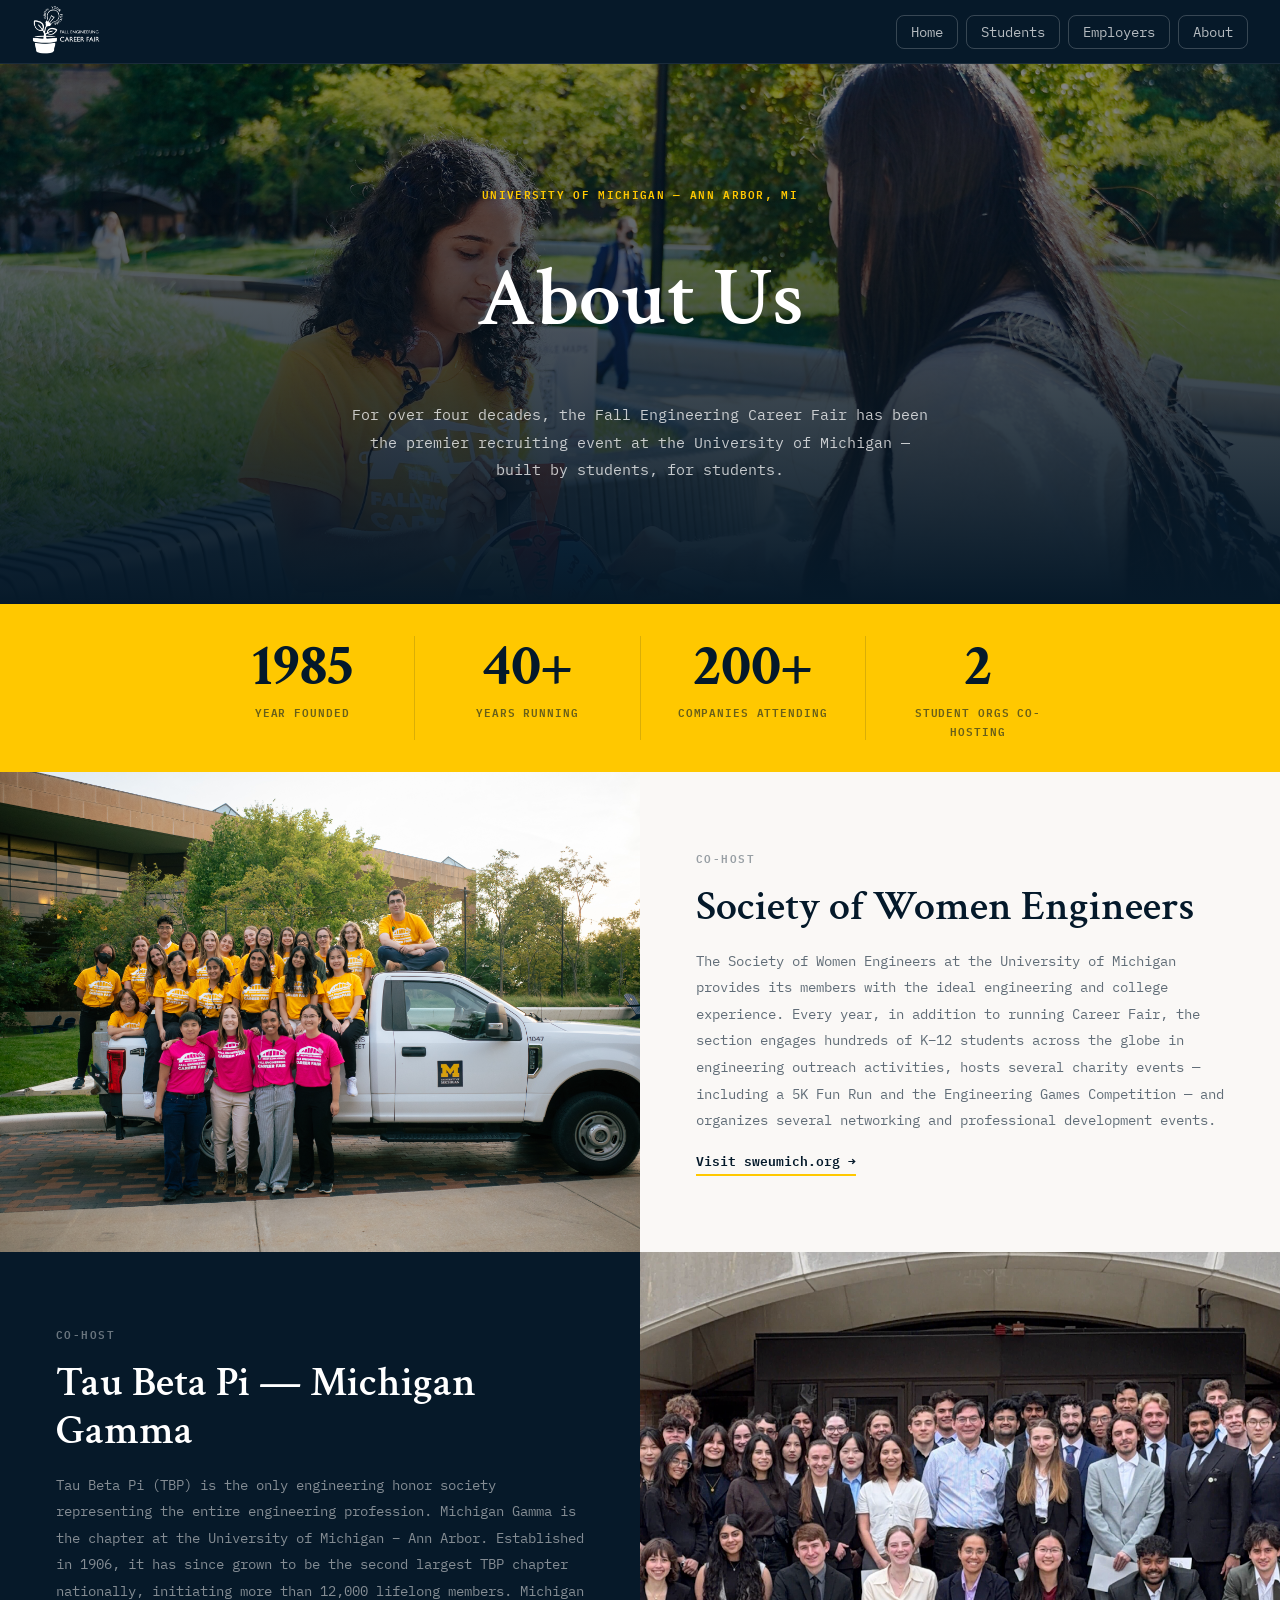
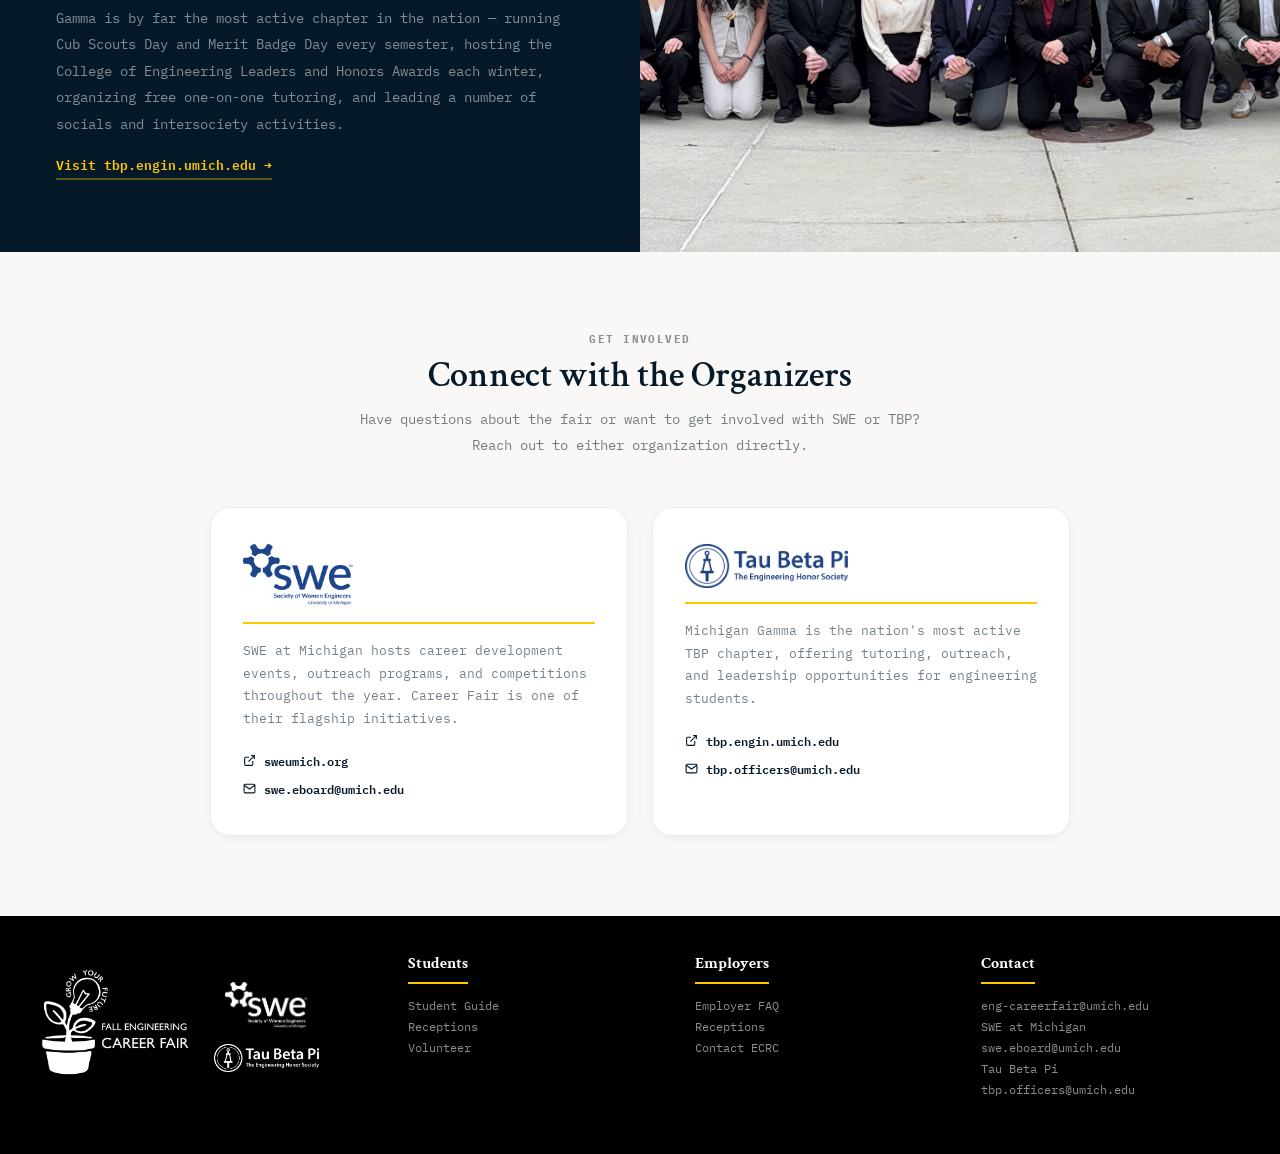
==== commit ae8bf61f: "Replace most JS with plain HTML/CSS" ====
--- a/about-us.html
+++ b/about-us.html
@@ -9,12 +9,54 @@
   <link rel="stylesheet" href="css/homestyle.css">
   <link rel="stylesheet" href="css/about-us.css">
 </head>
-<script src="js/main.js"></script>
 <body>
 <div class="page-shell">
 
 <!-- NAV -->
-<div id="nav-container"></div>
+<nav class="nav" role="navigation" aria-label="Main navigation">
+
+  <input type="checkbox" id="nav-toggle" class="nav-toggle">
+
+  <a href="index.html" class="nav-logo">
+    <img src="img/cf26-logo-white-h.png" alt="Fall Engineering Career Fair 2026 Logo">
+  </a>
+
+  <div class="nav-links">
+    <a href="index.html" class="nav-link">Home</a>
+
+    <details class="nav-dropdown">
+      <summary class="nav-link nav-dropdown-trigger">Students</summary>
+      <div class="nav-dropdown-menu">
+        <a href="student-guide.html">Student Guide</a>
+        <a href="receptions-students.html">Receptions</a>
+        <a href="volunteer.html">Volunteer</a>
+      </div>
+    </details>
+
+    <details class="nav-dropdown">
+      <summary class="nav-link nav-dropdown-trigger">Employers</summary>
+      <div class="nav-dropdown-menu">
+        <a href="employer-faq.html">Employer FAQ</a>
+        <a href="receptions.html">Receptions</a>
+      </div>
+    </details>
+
+    <details class="nav-dropdown nav-dropdown-right">
+      <summary class="nav-link nav-dropdown-trigger">About</summary>
+      <div class="nav-dropdown-menu">
+        <a href="about-us.html">About Us</a>
+        <a href="student-leadership.html">Student Leadership</a>
+      </div>
+    </details>
+  </div>
+
+  <label for="nav-toggle" class="nav-hamburger" aria-label="Toggle navigation menu">
+    <span></span>
+    <span></span>
+    <span></span>
+  </label>
+
+</nav>
 
 <!-- HERO -->
 <section class="hero about-hero" aria-labelledby="about-heading">
@@ -179,7 +221,94 @@
 </section>
 
 <!-- FOOTER -->
-<div id="footer-container"></div>
+<footer role="contentinfo">
+
+  <div class="footer-grid">
+    <!-- BRAND -->
+    <div class="footer-brand">
+      <div class="footer-logo-group">
+
+        <a href="index.html" class="footer-main-logo" aria-label="Fall Engineering Career Fair Home">
+          <img
+            src="img/cf26-logo-white-h.png"
+            alt="Fall Engineering Career Fair 2026 Logo"
+          >
+        </a>
+
+        <div class="footer-partner-stack">
+          <a href="https://www.sweumich.org/" target="_blank" rel="noopener" class="footer-partner-logo">
+            <img
+              src="logos/swe_white_trans.png"
+              alt="SWE at Michigan"
+            >
+          </a>
+
+          <a href="https://tbp.engin.umich.edu/" target="_blank" rel="noopener" class="footer-partner-logo">
+            <img
+              src="logos/tbp_white_trans.png"
+              alt="Tau Beta Pi"
+            >
+          </a>
+        </div>
+
+      </div>
+    </div>
+
+    <!-- STUDENTS -->
+    <div>
+      <div class="footer-col-head">Students</div>
+
+      <nav class="footer-links">
+        <a href="student-guide.html">Student Guide</a>
+        <a href="receptions-students.html">Receptions</a>
+        <a href="volunteer.html">Volunteer</a>
+      </nav>
+    </div>
+
+    <!-- EMPLOYERS -->
+    <div>
+      <div class="footer-col-head">Employers</div>
+
+      <nav class="footer-links">
+        <a href="employer-faq.html">Employer FAQ</a>
+        <a href="receptions.html">Receptions</a>
+        <a href="mailto:eng-careerfair@umich.edu">
+          Contact ECRC
+        </a>
+      </nav>
+    </div>
+
+    <!-- CONTACT -->
+    <div>
+      <div class="footer-col-head">Contact</div>
+
+      <nav class="footer-links">
+        <a href="mailto:eng-careerfair@umich.edu">
+          eng-careerfair@umich.edu
+        </a>
+
+        <a href="https://www.sweumich.org/" target="_blank" rel="noopener">
+          SWE at Michigan
+        </a>
+
+        <a href="mailto:swe.eboard@umich.edu">
+          swe.eboard@umich.edu
+        </a>
+
+        <a href="https://tbp.engin.umich.edu/" target="_blank" rel="noopener">
+          Tau Beta Pi
+        </a>
+
+        <a href="mailto:tbp.officers@umich.edu">
+          tbp.officers@umich.edu
+        </a>
+      </nav>
+    </div>
+
+  </div>
+
+
+</footer>
 </div>
 
 </body>
--- a/css/homestyle.css
+++ b/css/homestyle.css
@@ -22,7 +22,7 @@
     flex-direction: column;
 }
 
-.page-shell #footer-container {
+.page-shell footer {
     margin-top: auto;
 }
 
@@ -63,14 +63,22 @@
     display: block;
 }
 
-.nav-search {
-    flex: 1; 
-    max-width: 480px;
-    position: relative;
-}
+/* Hides the checkbox that drives the mobile menu (see .nav-hamburger below) */
+.nav-toggle {
+    display: none;
+}
+
 /* ── NAV DROPDOWN ── */
 .nav-dropdown {
   position: relative;
+}
+
+.nav-dropdown-trigger {
+  list-style: none;
+}
+
+.nav-dropdown-trigger::-webkit-details-marker {
+  display: none;
 }
 
 .nav-dropdown-right .nav-dropdown-menu {
@@ -101,15 +109,6 @@
 .nav-link:hover {
   color: #fff;
   border-color: rgba(255,255,255,.5);
-}
-
-.nav-search {
-  flex: 1;
-  max-width: 320px;
-}
-
-.nav-search .search-input {
-  width: 100%;
 }
 
 .nav-dropdown-menu {
@@ -164,45 +163,6 @@
 
 .nav-dropdown-trigger {
   cursor: pointer;
-}
-
-.nav-search svg {
-    position: absolute; 
-    left: 14px; 
-    top: 50%; 
-    transform: translateY(-50%);
-    opacity: .5; 
-    pointer-events: none;
-}
-
-.nav-search input {
-    width: 100%;
-    background: rgba(255,255,255,.08);
-    border: 1px solid rgba(255,255,255,.18);
-    border-radius: 30px;
-    padding: 9px 18px 9px 44px;
-    font-family: 'IBM Plex Mono', monospace;
-    font-size: 13px; 
-    color: rgba(255,255,255,.75);
-    outline: none;
-}
-
-.nav-search input::placeholder { 
-    color: rgba(255,255,255,.4); 
-}
-
-.nav-right { 
-    display: flex; 
-    align-items: center; 
-    gap: 20px; 
-    flex-shrink: 0; 
-}
-
-.nav-menu {
-    font-size: 14px;
-    padding: 10px 12px;
-    color: rgba(255,255,255,.7); 
-    cursor: pointer; 
 }
 
 /* ── BUTTONS ── */
@@ -327,18 +287,6 @@
     overflow: hidden;
     min-height: 520px;
 }
-#nav-container {
-  position: sticky;
-  top: 0;
-  z-index: 1000;
-}
-
-#nav-container .nav {
-  position: relative;
-  top: auto;
-  z-index: 1000;
-}
-
 .hero-bg {
     position: absolute; 
     inset: 0;
@@ -644,85 +592,6 @@
     margin-bottom: 32px; 
 }
 
-/* ── RESOURCES ── */
-.resources {
-    background: #FCF7F3;
-    padding: 60px 20px;
-}
-
-.resources .section-tag {
-    text-align: center;
-    width: 100%;
-    color: rgba(4, 25, 42, 0.6);
-    font-weight: 700;
-    letter-spacing: 0.05em;
-    margin-bottom: 4px;
-}
-
-.res-icon {
-    width: 48px;
-    height: 48px;
-    background: #F0EBE3;
-    border-radius: 10px;
-    display: flex;
-    align-items: center;
-    justify-content: center;
-}
-
-.res-icon img {
-    width: 40px;
-    height: 40px;
-    border-radius: 10px;
-}
-
-.res-icon svg {
-    width: 24px;
-    height: 24px;
-    stroke: #04192A;
-    fill: none;
-    stroke-width: 1.6;
-}
-
-.company-card h3 {
-    font-size: 15px;
-    font-weight: 600;
-    color: #04192A;
-    line-height: 1.4;
-}
-
-.company-card p {
-    font-size: 13px;
-    color: rgba(0,0,0,.5);
-    line-height: 1.75;
-}
-
-/* ── COMPANY GRID & CARDS ── */
-.company-grid {
-    display: grid;
-    grid-template-columns: 1fr;
-    gap: 20px;
-    max-width: 1200px;
-    margin: 0 auto 24px;
-    text-align: left;
-}
-
-.company-card {
-    background: #fff;
-    border: 1px solid rgba(0,0,0,.1);
-    border-radius: 20px;
-    padding: 28px 28px 32px;
-    display: flex;
-    flex-direction: column;
-    gap: 12px;
-    box-shadow: 0 4px 12px rgba(0,0,0,.04);
-    transition: transform 0.2s ease, box-shadow 0.2s ease;
-}
-
-.company-card:hover {
-    transform: translateY(-4px);
-    box-shadow: 0 12px 20px rgba(4, 25, 42, 0.05);
-}
-
 /* ── COMPANIES SHOWCASE ── */
 .companies-showcase {
     background: #FAF8F6;
@@ -754,6 +623,14 @@
     max-height: 52px;
     max-width: 140px;
     object-fit: contain;
+}
+
+.companies-more {
+    font-family: 'Crimson Text', serif;
+    font-style: italic;
+    font-weight: 700;
+    font-size: 26px;
+    color: #04192A;
 }
 
 /* ── TIMELINE ── */
@@ -902,143 +779,6 @@
 
 }
 
-/* ── ATTENDEES ── */
-.attendees {
-    text-align: center;
-    width: 100%;
-    background: #FAF8F6;
-    color: #04192A;
-    padding: 72px 40px;
-}
-
-.attendees .section-title {
-    font-size: 28px;
-    text-align: center;
-    width: 100%;
-    color: #04192A;
-}
-
-.attendees .section-tag {
-    color: rgba(4, 25, 42, 0.5);
-}
-
-.companies-header p {
-    color: rgba(4, 25, 42, 0.7);
-    max-width: 650px;
-    margin: 0 auto 20px;
-    font-size: 14px;
-    line-height: 1.85;
-}
-
-/* company search controls row */
-.attendees .nav-right {
-    justify-content: center;
-    margin-bottom: 40px;
-}
-
-/* filter select wrappers */
-#time-filter-wrap {
-    max-width: 180px;
-    flex: 1;
-    position: relative;
-}
-
-#job-type-filter-wrap {
-    max-width: 200px;
-    flex: 1;
-    position: relative;
-}
-
-/* filter selects */
-#time-filter,
-#job-type-filter {
-    width: 100%;
-    background: rgba(4, 25, 42, 0.05);
-    border: 1px solid rgba(4, 25, 42, 0.15);
-    border-radius: 30px;
-    padding: 10px 18px;
-    font-family: 'IBM Plex Mono', monospace;
-    font-size: 13px;
-    color: #04192A;
-    outline: none;
-    cursor: pointer;
-    appearance: none;
-}
-
-#time-filter option,
-#job-type-filter option {
-    background: #ffffff;
-    color: #04192A;
-}
-
-#time-filter option:first-child,
-#job-type-filter option:first-child {
-    background: #FAF8F6;
-}
-
-/* company count label */
-#company-count {
-    text-align: center;
-    margin-bottom: 32px;
-    text-transform: uppercase;
-    letter-spacing: 0.05em;
-    font-size: 12px;
-    color: rgba(4, 25, 42, 0.6);
-    font-weight: 600;
-}
-
-/* load more button wrapper */
-#sticky-btn-wrapper {
-    position: static;
-    z-index: 100;
-    padding: 12px 0;
-    transition: all 0.3s ease;
-}
-
-#sticky-btn-wrapper.is-sticky {
-    position: fixed;
-    bottom: 28px;
-    left: 50%;
-    transform: translateX(-50%);
-    z-index: 500;
-    padding: 0;
-}
-
-#sticky-btn-wrapper.is-sticky #load-more-btn {
-    box-shadow: 0 6px 24px rgba(0, 0, 0, 0.35);
-}
-
-/* load more button — light-bg variant of .btn-ghost */
-#load-more-btn {
-    color: #04192A;
-    background: #FAF8F6;
-    border: 2px solid rgba(4, 25, 42, 0.35);
-    min-width: 200px;
-    box-shadow: none;
-    transition: all 0.2s ease;
-}
-
-.attendees-logos {
-    background: #fff;
-    border: 1px solid rgba(0,0,0,.08);
-    border-radius: 16px;
-    min-height: 160px;
-    display: flex;
-    align-items: center;
-    justify-content: center;
-    color: rgba(0,0,0,.2);
-    font-size: 13px;
-    letter-spacing: .05em;
-}
-
-.thankyou {
-    text-align: center;
-    padding: 32px 40px;
-    background: transparent;
-    font-size: 15px;
-    font-weight: 600;
-    color: rgba(4, 25, 42, 0.5);
-}
 
 /* ── FOOTER ── */
 footer {
@@ -1204,15 +944,8 @@
 }
 
 /* ── RESPONSIVE ── */
-@media (min-width: 768px) {
-    .company-grid {
-        grid-template-columns: repeat(3, 1fr);
-    }
-}
-
 @media (max-width: 900px) {
     .nav { padding: 0 20px; }
-    .nav .nav-search { display: none; }
     .hero { padding: 48px 20px 0; }
     .hero-inner { grid-template-columns: 1fr; }
     .hero-stats {
@@ -1226,7 +959,6 @@
     .connecting-img { position: static; height: auto; max-height: 360px; width: 100%; object-fit: cover; border-radius: 16px; }
     .connecting-text { padding: 28px 24px 40px; }
     .section { padding: 48px 20px; }
-    .company-grid { grid-template-columns: 1fr; }
     .tl-wrap { grid-template-columns: 1fr; }
     .tl-col-left, .tl-col-right {
         grid-column: 1;
@@ -1237,55 +969,6 @@
     .footer-grid { grid-template-columns: 1fr 1fr; gap: 16px; }
     .footer-grid > div:first-child { grid-column: 1 / -1; }
     footer { padding: 24px 20px 16px; }
-}
-
-@media (max-width: 768px) {
-    /* Collapse nav search bar only — not the company search */
-    .nav .search-input {
-        width: 0;
-        padding: 0;
-        border-color: transparent;
-        background: transparent;
-        pointer-events: none;
-    }
-
-    .nav .search-container {
-        justify-content: center;
-        width: 40px;
-        height: 40px;
-    }
-
-    .nav .search-icon-btn {
-        position: static;
-        padding: 10px;
-        border-radius: 50%;
-        transition: background-color 0.2s ease;
-    }
-
-    .nav .search-icon-btn:hover {
-        background-color: rgba(4, 25, 42, 0.05);
-    }
-
-    /* Attendees search + filter: stack vertically, full width */
-    .attendees .nav-right {
-        flex-direction: column;
-        align-items: stretch;
-        gap: 12px;
-        padding: 0 4px;
-    }
-
-    .attendees .search-container {
-        width: 100%;
-    }
-
-    .attendees .search-input {
-        width: 100%;
-    }
-
-    #time-filter-wrap,
-    #job-type-filter-wrap {
-        max-width: 100%;
-    }
 }
 
 @media (max-width: 600px) {
@@ -1296,75 +979,14 @@
     .footer-brand .nav-logo img { height: 64px; }
 }
 
-/* ── NAV SEARCH RESULTS DROPDOWN ── */
-.nav-search {
-  position: relative;
-}
-
-.nav-search-results {
-  display: none;
-  position: absolute;
-  top: calc(100% + 8px);
-  left: 0;
-  right: 0;
-  min-width: 300px;
-  background: #fff;
-  border-radius: 12px;
-  box-shadow: 0 8px 32px rgba(0, 0, 0, 0.18);
-  z-index: 400;
-  overflow: hidden;
-}
-
-.nav-search-results.is-visible {
-  display: block;
-}
-
-.nav-search-result {
-  display: block;
-  padding: 11px 16px;
-  text-decoration: none;
-  color: #04192A;
-  border-bottom: 1px solid rgba(4, 25, 42, 0.06);
-  transition: background 0.15s;
-}
-
-.nav-search-result:last-child {
-  border-bottom: none;
-}
-
-.nav-search-result:hover {
-  background: #FFF9E8;
-}
-
-.nav-search-result-title {
-  font-size: 13px;
-  font-weight: 600;
-  color: #04192A;
-  margin-bottom: 2px;
-  font-family: 'IBM Plex Mono', monospace;
-}
-
-.nav-search-result-desc {
-  font-size: 11px;
-  color: rgba(4, 25, 42, 0.5);
-  font-family: 'IBM Plex Mono', monospace;
-}
-
-.nav-search-no-results {
-  padding: 14px 16px;
-  font-size: 13px;
-  color: rgba(4, 25, 42, 0.45);
-  font-family: 'IBM Plex Mono', monospace;
-}
-
-/* ── HAMBURGER / MOBILE NAV ── */
+/* ── HAMBURGER / MOBILE NAV ──
+   Driven entirely by the hidden #nav-toggle checkbox (see nav.html) and the
+   native <details>/<summary> open state on each .nav-dropdown — no JS. */
 .nav-hamburger {
     display: none;
     flex-direction: column;
     justify-content: center;
     gap: 5px;
-    background: none;
-    border: none;
     cursor: pointer;
     padding: 8px;
     flex-shrink: 0;
@@ -1379,19 +1001,15 @@
     transition: transform 0.25s ease, opacity 0.25s ease;
 }
 
-.nav-mobile-cta {
-    display: none;
-}
-
-/* Hamburger → X when open */
-.nav.is-open .nav-hamburger span:nth-child(1) {
+/* Hamburger → X when the menu is open */
+.nav-toggle:checked ~ .nav-hamburger span:nth-child(1) {
     transform: translateY(7px) rotate(45deg);
 }
-.nav.is-open .nav-hamburger span:nth-child(2) {
+.nav-toggle:checked ~ .nav-hamburger span:nth-child(2) {
     opacity: 0;
     transform: scaleX(0);
 }
-.nav.is-open .nav-hamburger span:nth-child(3) {
+.nav-toggle:checked ~ .nav-hamburger span:nth-child(3) {
     transform: translateY(-7px) rotate(-45deg);
 }
 
@@ -1400,15 +1018,7 @@
         display: flex;
     }
 
-    .nav .nav-search {
-        display: none;
-    }
-
-    .nav > .nav-right {
-        display: none;
-    }
-
-    /* Mobile nav panel — hidden by default, shown when .is-open */
+    /* Mobile nav panel — hidden by default, shown when the checkbox is checked */
     .nav-links {
         display: none;
         position: absolute;
@@ -1424,7 +1034,7 @@
         gap: 0;
     }
 
-    .nav.is-open .nav-links {
+    .nav-toggle:checked ~ .nav-links {
         display: flex;
     }
 
@@ -1437,7 +1047,7 @@
     }
 
     /* One clean divider between each top-level section */
-    .nav.is-open .nav-links > * + * {
+    .nav-toggle:checked ~ .nav-links > * + * {
         border-top: 1px solid rgba(255,255,255,.1);
     }
 
@@ -1461,16 +1071,13 @@
         margin-right: 4px;
     }
 
-    .nav-dropdown.is-open .nav-dropdown-trigger::after {
+    .nav-dropdown[open] .nav-dropdown-trigger::after {
         transform: rotate(-135deg);
     }
 
-    /* Sub-menus hidden by default — shown only when .is-open on parent */
-    .nav.is-open .nav-dropdown-menu {
-        display: none;
-    }
-
-    .nav.is-open .nav-dropdown.is-open .nav-dropdown-menu {
+    /* Sub-menu — <details> shows/hides it natively; these rules just restyle
+       it for the mobile layout (inline, not a floating dropdown) */
+    .nav-dropdown[open] .nav-dropdown-menu {
         display: block;
         position: static;
         transform: none;
@@ -1482,11 +1089,11 @@
         margin-top: 0;
     }
 
-    .nav.is-open .nav-dropdown-menu::before {
+    .nav-dropdown[open] .nav-dropdown-menu::before {
         display: none;
     }
 
-    .nav.is-open .nav-dropdown.is-open .nav-dropdown-menu a {
+    .nav-dropdown[open] .nav-dropdown-menu a {
         color: #fff;
         font-weight: 400;
         text-align: left;
@@ -1495,16 +1102,8 @@
         border-bottom: none;
     }
 
-    .nav.is-open .nav-dropdown.is-open .nav-dropdown-menu a:hover {
+    .nav-dropdown[open] .nav-dropdown-menu a:hover {
         background: rgba(255,255,255,.06);
         color: rgba(255,255,255,.75);
     }
-
-    /* Mobile Register button */
-    .nav-mobile-cta {
-        display: block;
-        padding: 16px 24px 4px;
-        border-top: 1px solid rgba(255,255,255,.08);
-        margin-top: 8px;
-    }
 }
